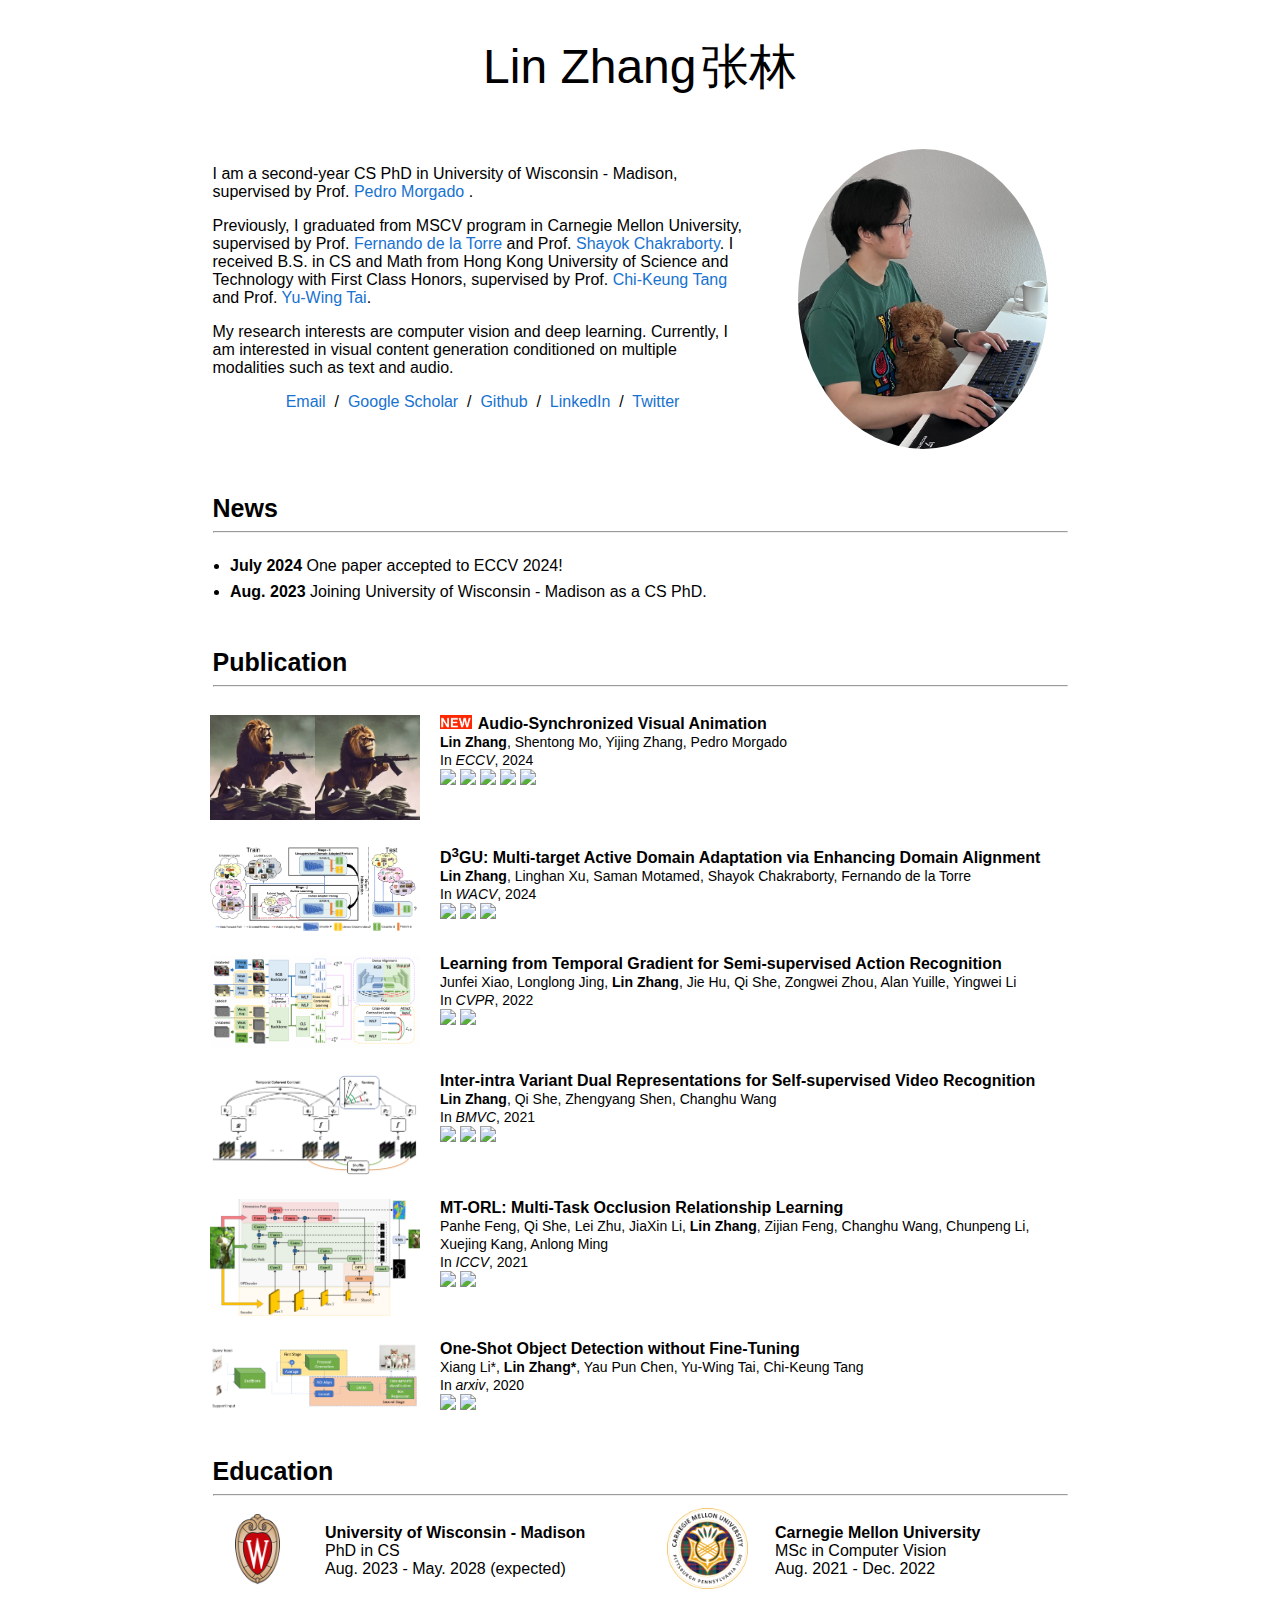
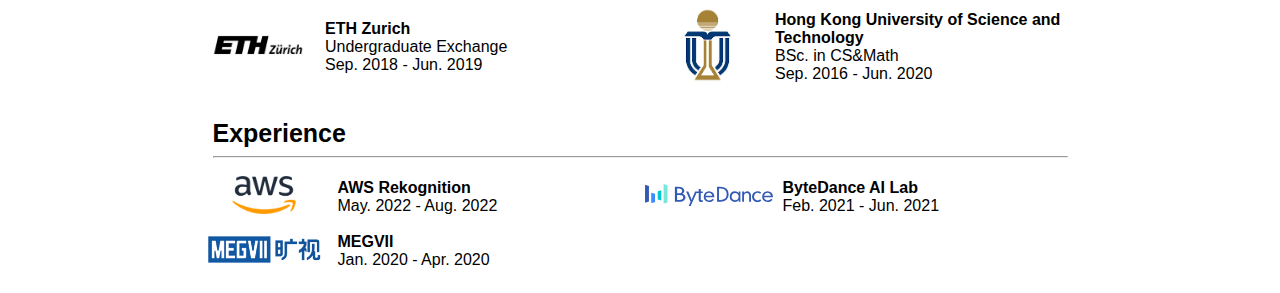
==== index.html @ 6269359e "update" ====
<!DOCTYPE HTML>
<html lang="en">
<head>

	<meta http-equiv="Content-Type" content="text/html; charset=UTF-8">

	<title>Lin Zhang</title>

	<meta name="author" content="Lin Zhang">
	<meta name="viewport" content="width=device-width, initial-scale=1">

	<link rel="stylesheet" type="text/css" href="./stylesheet.css">
	<link rel="icon" type="image/png" href="./images/avatar-1.jpg">

	<!-- Google tag (gtag.js) -->
	<script async src="https://www.googletagmanager.com/gtag/js?id=G-VHMKZG3G6Y"></script>
	<script>
        window.dataLayer = window.dataLayer || [];

        function gtag() {
            dataLayer.push(arguments);
        }

        gtag('js', new Date());

        gtag('config', 'G-G558WBZNS5');
	</script>

</head>

<body>
<table style="width:100%;max-width:900px;border:0px;border-spacing:0px;border-collapse:separate;margin-right:auto;margin-left:auto;">
	<tbody>
	<tr style="padding:0px">
		<td style="padding:0px">


			<!-- introduction -->
			<table style="width:100%;border:0px;border-spacing:0px;border-collapse:separate;margin-right:auto;margin-left:auto;">
				<tbody>
				<div>
					<p style="text-align:center;margin:3%">
						<name>Lin Zhang</name>
						<chinese-name>张林</chinese-name>
					</p>
				</div>
				<tr style="padding:0px">
					<td style="padding:2.5%;width:65%;vertical-align:top">
						<p>
							I am a second-year CS PhD in University of Wisconsin - Madison, supervised by
							Prof. <a href="https://pedro-morgado.github.io/"> Pedro Morgado </a>.
						</p>
						<p>
							Previously, I graduated from MSCV program in Carnegie Mellon University, supervised by
							Prof. <a href="https://www.cs.cmu.edu/~ftorre/index.html">Fernando de la Torre</a> and
							Prof. <a href="https://shayokch.com/">Shayok Chakraborty</a>.
							I received B.S. in CS and Math from Hong Kong University of Science and Technology with
							First Class Honors, supervised by Prof. <a
								href="http://www.cs.ust.hk/~cktang/bio-sketch-review.htm">Chi-Keung Tang </a> and
							Prof. <a href="https://scholar.google.com/citations?user=nFhLmFkAAAAJ">Yu-Wing Tai</a>.
						</p>
						<p>My research interests are computer vision and deep learning.
							Currently, I am interested in visual content generation conditioned on multiple modalities
							such as text and audio.
							<!--                        I also had experience in low-supervision learning problems, including active learning, self/semi-supervised learning, and few-shot learning.-->
						</p>

						<!--              <p><b>I am looking for part-time research internship in Spring 2025.</b></p>-->

						<p style="text-align:center">
							<a href="mailto:lzhangbj@connect.ust.hk">Email</a> &nbsp;/&nbsp;
							<a href="https://scholar.google.com/citations?hl=en&user=5-PDQ94AAAAJ">Google Scholar</a>
							&nbsp;/&nbsp;
							<a href="https://github.com/lzhangbj/">Github</a> &nbsp;/&nbsp;
							<a href="https://www.linkedin.com/in/lin-zhang-90984a159/">LinkedIn</a> &nbsp;/&nbsp;
							<a href="https://x.com/LinZ23754317">Twitter</a>
						</p>
					</td>
					<td style="padding:2.5%;width:35%;max-width:35%;vertical-align:top">
						<div class="ellipse-container">
							<a href="./images/avatar-2.png"><img style="width:100%;max-width:100%" alt="profile photo"
							                                     src="./images/avatar-2.png" class="hoverZoomLink"></a>
						</div>
					</td>
				</tr>
				</tbody>
			</table>

			<!-- News -->
			<table style="width:100%;border:0px;border-spacing:0px;border-collapse:separate;margin-right:auto;margin-left:auto;">
				<tbody>
				<tr>
					<td style="padding:2.5%;padding-bottom:0%;width:100%;vertical-align:middle">
						<heading>News</heading>
						<hr>
						<!--              <p>(<strong>*</strong> indicates equal contribution)</p>-->
					</td>
				</tr>
				</tbody>
			</table>
			<table style="width:100%;border:0px;border-spacing:0px;border-collapse:separate;margin-right:auto;margin-left:auto;">
				<tbody>
				<tr>
					<td style="padding:0%;width:100%;vertical-align:middle">
						<ul>
							<li style="padding-bottom:1%;"><b>July 2024</b> One paper accepted to ECCV 2024!</li>
							<li style="padding-bottom:1%;"><b>Aug. 2023</b> Joining University of Wisconsin - Madison as
								a CS PhD.
							</li>
						</ul>
					</td>
				</tr>
				</tbody>
			</table>


			<!-- publications -->
			<table style="width:100%;border:0px;border-spacing:0px;border-collapse:separate;margin-right:auto;margin-left:auto;">
				<tbody>
				<tr>
					<td style="padding:2.5%;padding-bottom:0%;width:100%;vertical-align:middle">
						<heading>Publication</heading>
						<hr>
					</td>
				</tr>
				</tbody>
			</table>
			<table style="width:100%;border:0px;border-spacing:20px;border-collapse:separate;margin-right:auto;margin-left:auto;">
				<tbody>

				<tr onmouseout="asva_stop()" onmouseover="asva_start()">
					<td style="padding:0px;width:25%;vertical-align:middle">
						<img src="./images/agva.gif" style="width:100%">
					</td>
					<td style="padding:0px;width:75%;vertical-align:top">
						<papertitle><img src="images/new.png" alt="[NEW]" width="5%"
						                 style="border-style:none;padding-right:1%">Audio-Synchronized Visual Animation
						</papertitle>
						<br>
						<paperauthor>
							<strong>Lin Zhang</strong>,
							Shentong Mo,
							Yijing Zhang,
							Pedro Morgado
						</paperauthor>
						<br>
						<paperauthor>
							In <em>ECCV</em>, 2024
						</paperauthor>
						<br>
						<paperauthor>
							<a href='./projects/asva/asva.html'><img src='https://img.shields.io/badge/Project-4CAF50?'></a>
							<a href='https://arxiv.org/abs/2403.05659'><img src="https://img.shields.io/badge/arXiv-b31b1b.svg"></a>
							<a href='https://github.com/lzhangbj/ASVA'><img src='https://img.shields.io/github/stars/lzhangbj/ASVA?style=social'></a>
							<a href='https://huggingface.co/spaces/Linz99/ASVA'><img src='https://img.shields.io/badge/%F0%9F%A4%97%20HF%20Demo-4a4a4a'></a>
							<a href='https://www.youtube.com/watch?v=Z8IW09yggRk'><img src='https://img.shields.io/badge/YouTube-cd201f?logo=youtube&logoColor=white"'></a>
						</paperauthor>
					</td>
				</tr>

				<tr onmouseout="d3gu_stop()" onmouseover="d3gu_start()">
					<td style="padding:0px;width:25%;vertical-align:middle">
						<img src="./images/mt-ada.png" style="width:100%">
					</td>
					<td style="padding:0px;width:75%;vertical-align:top">
						<papertitle>D<sup>3</sup>GU: Multi-target Active Domain Adaptation via Enhancing Domain
							Alignment
						</papertitle>
						<br>
						<paperauthor>
							<strong>Lin Zhang</strong>,
							Linghan Xu,
							Saman Motamed,
							Shayok Chakraborty,
							Fernando de la Torre
						</paperauthor>
						<br>
						<paperauthor>
							In <em>WACV</em>, 2024
						</paperauthor>
						<br>
						<paperauthor>
							<a href='./projects/d3gu/d3gu.html'><img src='https://img.shields.io/badge/Project-4CAF50?'></a>
							<a href='https://arxiv.org/abs/2401.05465'><img src="https://img.shields.io/badge/arXiv-b31b1b.svg"></a>
							<a href='https://github.com/humansensinglab/D3GU'><img src='https://img.shields.io/github/stars/humansensinglab/D3GU?style=social'></a>
						</paperauthor>
					</td>
				</tr>

				<tr onmouseout="tempgrad_stop()" onmouseover="tempgrad_start()">
					<td style="padding:0px;width:25%;vertical-align:middle">
						<img src="./images/tempgrad.png" style="max-width:100%">
					</td>
					<td style="padding:0px;width:75%;vertical-align:top">
						<papertitle>Learning from Temporal Gradient for Semi-supervised Action Recognition</papertitle>
						<br>
						<paperauthor>
							Junfei Xiao,
							Longlong Jing,
							<strong>Lin Zhang</strong>,
							Jie Hu,
							Qi She,
							Zongwei Zhou,
							Alan Yuille,
							Yingwei Li
						</paperauthor>
						<br>
						<paperauthor>
							In <em>CVPR</em>, 2022
						</paperauthor>
						<br>
						<paperauthor>
							<a href='https://arxiv.org/abs/2111.13241'><img src="https://img.shields.io/badge/arXiv-b31b1b.svg"></a>
							<a href='https://github.com/lambert-x/video-semisup'><img src='https://img.shields.io/github/stars/lambert-x/video-semisup?style=social'></a>
						</paperauthor>
					</td>
				</tr>

				<tr onmouseout="dualvar_stop()" onmouseover="dualvar_start()">
					<td style="padding:0px;width:25%;vertical-align:middle">
						<img src="./images/dual_var.png" style="max-width:100%">
					</td>
					<td style="padding:0px;width:75%;vertical-align:top">
						<papertitle>Inter-intra Variant Dual Representations for Self-supervised Video Recognition
						</papertitle>
						<br>
						<paperauthor>
							<strong>Lin Zhang</strong>,
							Qi She,
							Zhengyang Shen,
							Changhu Wang
						</paperauthor>
						<br>
						<paperauthor>
							In <em>BMVC</em>, 2021
						</paperauthor>
						<br>
						<paperauthor>
							<a href='./projects/dualvar/dualvar.html'><img src='https://img.shields.io/badge/Project-4CAF50?'></a>
							<a href='https://arxiv.org/abs/2107.01194'><img src="https://img.shields.io/badge/arXiv-b31b1b.svg"></a>
							<a href='https://github.com/lzhangbj/DualVar'><img src='https://img.shields.io/github/stars/lzhangbj/DualVar?style=social'></a>
						</paperauthor>
					</td>
				</tr>

				<tr onmouseout="mtorl_stop()" onmouseover="mtorl_start()">
					<td style="padding:0px;width:25%;vertical-align:middle">
						<img src="./images/MT-ORL.png" style="max-width:100%">
					</td>
					<td style="padding:0px;width:75%;vertical-align:top">
						<papertitle>MT-ORL: Multi-Task Occlusion Relationship Learning</papertitle>
						<br>
						<paperauthor>
							Panhe Feng,
							Qi She,
							Lei Zhu, JiaXin Li,
							<strong>Lin Zhang</strong>,
							Zijian Feng,
							Changhu Wang,
							Chunpeng Li, Xuejing Kang, Anlong Ming
						</paperauthor>
						<br>
						<paperauthor>
							In <em>ICCV</em>, 2021
						</paperauthor>
						<br>
						<paperauthor>
							<a href='https://arxiv.org/abs/2108.05722'><img src="https://img.shields.io/badge/arXiv-b31b1b.svg"></a>
							<a href='https://github.com/fengpanhe/MT-ORL'><img src='https://img.shields.io/github/stars/fengpanhe/MT-ORL?style=social'></a>
						</paperauthor>
					</td>
				</tr>

				<tr onmouseout="oneshot_stop()" onmouseover="ontshot_start()">
					<td style="padding:0px;width:25%;vertical-align:middle">
						<img src="./images/one_shot.png" style="max-width:100%">
					</td>
					<td style="padding:0px;width:75%;vertical-align:top">
						<papertitle>One-Shot Object Detection without Fine-Tuning</papertitle>
						<br>
						<paperauthor>
							Xiang Li*,
							<strong>Lin Zhang*</strong>,
							Yau Pun Chen,
							Yu-Wing Tai,
							Chi-Keung Tang
						</paperauthor>
						<br>
						<paperauthor>
							In <em>arxiv</em>, 2020
						</paperauthor>
						<br>
						<paperauthor>
							<a href='https://arxiv.org/abs/2005.03819'><img src="https://img.shields.io/badge/arXiv-b31b1b.svg"></a>
							<a href='https://github.com/RyanXLi/OneshotDet'><img src='https://img.shields.io/github/stars/RyanXLi/OneshotDet?style=social'></a>
						</paperauthor>
					</td>
				</tr>

				</tbody>
			</table>

			<!-- education -->
			<table style="width:100%;border:0px;border-spacing:0px;border-collapse:separate;margin-right:auto;margin-left:auto;">
				<tbody>
				<tr>
					<td style="padding:2.5%;padding-bottom:0%;width:100%;vertical-align:middle">
						<heading>Education</heading>
						<hr>
					</td>
				</tr>
				</tbody>
			</table>
			<table style="width:100%;border:0px;border-spacing:0px;border-collapse:separate;margin-right:auto;margin-left:auto;">
				<tbody>

				<tr>
					<td style="padding:0px;width:15%;vertical-align:middle;text-align:center">
						<img src="./images/uwm_logo.png" style="width:100%;">
					</td>
					<td style="padding:0px;width:35%;vertical-align:middle">
						<papertitle>University of Wisconsin - Madison</papertitle>
						<br> PhD in CS
						<br> Aug. 2023 - May. 2028 (expected)
					</td>

					<td style="padding:0px;width:15%;vertical-align:middle;text-align:center">
						<img src="./images/cmu_logo.png" style="width:60%;">
					</td>
					<td style="padding:0px;width:35%;vertical-align:middle">
						<papertitle>Carnegie Mellon University</papertitle>
						<br> MSc in Computer Vision
						<br> Aug. 2021 - Dec. 2022
						<!--              <br>GPA: 3.95/4.00-->
					</td>
				</tr>

				<tr>

					<td style="padding:0px;width:15%;vertical-align:middle;text-align:center">
						<img src="./images/eth_logo.jpg" style="width:80%;">
					</td>
					<td style="padding:0px;width:35%;vertical-align:middle">
						<papertitle> ETH Zurich</papertitle>
						<br>Undergraduate Exchange
						<br>Sep. 2018 - Jun. 2019
						<br>
					</td>

					<td style="padding:0px;width:15%;vertical-align:middle;text-align:center">
						<img src="./images/hkust_logo.png" style="width:70%;">
					</td>
					<td style="padding:0px;width:35%;vertical-align:middle">
						<papertitle>Hong Kong University of Science and Technology</papertitle>
						<br>BSc. in CS&Math
						<br>Sep. 2016 - Jun. 2020
						<!--              <br>GPA: 3.96/4.30-->
						<br>
					</td>

				</tr>


				</tbody>
			</table>


			<!-- work experience -->
			<table style="width:100%;border:0px;border-spacing:0px;border-collapse:separate;margin-right:auto;margin-left:auto;">
				<tbody>
				<tr>
					<td style="padding:2.5%;padding-bottom:0%;width:100%;vertical-align:middle">
						<heading>Experience</heading>
						<hr>
					</td>
				</tr>
				</tbody>
			</table>
			<table style="width:100%;border:0px;border-spacing:10px;border-collapse:separate;margin-right:auto;margin-left:auto;">
				<tbody>

				<tr>
					<td style="padding:0px;width:15%;vertical-align:middle;text-align:center">
						<img src="./images/aws_logo.png" style="width:50%">
					</td>
					<td style="padding:0px;width:35%;vertical-align:middle">
						<papertitle>AWS Rekognition</papertitle>
						<br>
						May. 2022 - Aug. 2022
						<br>
					</td>

					<td style="padding:0px;width:15%;vertical-align:middle;text-align:center">
						<img src="./images/bytedance_logo.svg" style="width:100%">
					</td>
					<td style="padding:0px;width:35%;vertical-align:middle">
						<papertitle>ByteDance AI Lab</papertitle>
						<br>
						Feb. 2021 - Jun. 2021
						<br>
					</td>

				</tr>

				<tr>
					<td style="padding:0px;width:15%;vertical-align:middle;text-align:center">
						<img src="./images/megvii_logo.png" style="width:100%">
					</td>
					<td style="padding:0px;width:35%;vertical-align:middle">
						<papertitle>MEGVII</papertitle>
						<br>
						Jan. 2020 - Apr. 2020
				</tr>
				</tbody>
			</table>


			<!-- projects  -->
			<!--        <table width="100%" align="center" border="0" cellspacing="0" cellpadding="20"><tbody>-->
			<!--          <tr>-->
			<!--            <td>-->
			<!--              <heading>Projects</heading>-->
			<!--            </td>-->
			<!--          </tr>-->
			<!--        </tbody></table>-->

			<!--        <table style="width:100%;border:0px;border-spacing:0px;border-collapse:separate;margin-right:auto;margin-left:auto;"><tbody>-->

			<!--          <tr>-->
			<!--            <td style="padding:0px;width:25%;vertical-align:middle">-->
			<!--              <div class="one">-->
			<!--                <div class="two" id="nerfsup_image" style="opacity: 1;">-->
			<!--                  <video style="max-height:100px;max-width:160px" muted="" autoplay="" loop="">-->
			<!--                    <source src="./images/nerf_sup.mp4" type="video/mp4">-->
			<!--                    Your browser does not support the video tag.-->
			<!--                  </video>-->
			<!--                </div>-->
			<!--              </div>-->
			<!--              <script type="text/javascript">-->
			<!--              </script>-->
			<!--            </td>-->
			<!--            <td style="padding:0px;width:75%;vertical-align:middle">-->
			<!--              <papertitle>NeRF Speedup at Test Time via Super-resolution</papertitle>-->
			<!--              <br>-->
			<!--              <strong>Lin Zhang</strong>,-->
			<!--              <a href="https://cqf.io/">Qifeng Chen</a>-->
			<!--              <br>-->
			<!--              <a href="https://drive.google.com/file/d/1-x938NguDKI7x-8KF5d6syNgy7BBOTwU/view?usp=sharing">videos</a>-->
			<!--              <p>Train a super-resolution model on low-high resolution pairs generated by NeRF to accelerate NeRF generation-->
			<!--                 at test time</p>-->
			<!--            </td>-->
			<!--          </tr>-->

			<!--          <tr onmouseout="videogen_stop()" onmouseover="videogen_start()">-->
			<!--            <td style="padding:0px;width:25%;vertical-align:middle">-->
			<!--              <div class="one">-->
			<!--                <div class="two" id="videogen_image" style="opacity: 0;">-->
			<!--                  <video width="100%" height="100%" muted="" autoplay="" loop="">-->
			<!--                    <source src="./images/video_gen.mp4" type="video/mp4">-->
			<!--                    Your browser does not support the video tag.-->
			<!--                  </video>-->
			<!--                </div>-->
			<!--                <div class="three"><img src="./images/video_gen.png" style="max-height:100px;max-width:160px"></div>-->
			<!--              </div>-->
			<!--              <script type="text/javascript">-->
			<!--                function videogen_start() {-->
			<!--                  document.getElementById('videogen_image').style.opacity = "1";-->
			<!--                }-->

			<!--                function videogen_stop() {-->
			<!--                  document.getElementById('videogen_image').style.opacity = "0";-->
			<!--                }-->
			<!--                videogen_stop()-->
			<!--              </script>-->
			<!--            </td>-->
			<!--            <td style="padding:0px;width:75%;vertical-align:middle">-->
			<!--              <papertitle>Video Interpolation and Extrapolation in Long Intervals</papertitle>-->
			<!--              <br>-->
			<!--              <strong>Lin Zhang</strong>,-->
			<!--              <a href="https://scholar.google.com/citations?user=nFhLmFkAAAAJ">Yu-Wing Tai</a>,-->
			<!--              <a href="http://www.cs.ust.hk/~cktang/bio-sketch-review.htm">Chi-Keung Tang</a>-->
			<!--              <br>-->
			<!--              <a href="./projects/videogen/Supplementary.pptx">slides</a>-->
			<!--              /-->
			<!--              <a href="https://drive.google.com/drive/folders/17usR1fGxeaHQxgzipyyx4lpd821qxGuk?usp=sharing">videos</a>-->
			<!--              <p></p>-->
			<!--              <p>Joint video interpolation and extrapolation on Cityscape dataset within long time intervals</p>-->
			<!--            </td>-->
			<!--          </tr> -->

			<!--          <tr onmouseout="dupdet_stop()" onmouseover="dupdet_start()">-->
			<!--            <td style="padding:0px;width:25%;vertical-align:middle">-->
			<!--                <img src="./images/dup_det.jpg" style="max-height:100px;max-width:160px">-->
			<!--            </td>-->
			<!--            <td style="padding:0px;width:75%;vertical-align:middle">-->
			<!--              <papertitle>Duplicate Question Detection</papertitle>-->
			<!--              <br>-->
			<!--              <strong>Lin Zhang</strong>,-->
			<!--              <a href="https://sites.google.com/view/dyyeung">Dit-Yan Yeung</a>-->
			<!--              <br>-->
			<!--              <a href="./projects/dupdet/Dup Det.pdf">tech report</a>-->
			<!--              <p></p>-->
			<!--              <p>Detect duplicate questions on Quora dataset using RNN sequential models and autoencoder-generated augmented data</p>-->
			<!--            </td>-->
			<!--          </tr> -->

			<!--          <tr onmouseout="indloc_stop()" onmouseover="indloc_start()">-->
			<!--            <td style="padding:0px;width:25%;vertical-align:middle">-->
			<!--                <img src="./images/ind_loc.jpg" style="max-height:100px;max-width:160px">-->
			<!--            </td>-->
			<!--            <td style="padding:0px;width:75%;vertical-align:middle">-->
			<!--              <papertitle>Analytics and Recommendation for User Location Data</papertitle>-->
			<!--              <br>-->
			<!--              <strong>Lin Zhang</strong>,-->
			<!--              Zijian Huang-->
			<!--              <a href="http://www.cse.ust.hk/~gchan/">Gary Shueng Han CHAN</a>-->
			<!--              <br>-->
			<!--              <a href="./projects/indloc/final_report.pdf">tech report</a>-->
			<!--              <p></p>-->
			<!--              <p>Designed and built an indoor localization system with Android devices, beacons, database and web development.</p>-->
			<!--            </td>-->
			<!--          </tr> -->

			<!--        </tbody></table>-->


			<!-- <table width="100%" align="center" border="0" cellspacing="0" cellpadding="20"><tbody>
			  <tr>
				<td>
				  <heading>Service</heading>
				</td>
			  </tr>
			</tbody></table> -->
			<!-- <table width="100%" align="center" border="0" cellpadding="20"><tbody>
			  <tr>
				<td style="padding:0px;width:25%;vertical-align:middle"><img src="images/cvf.jpg"></td>
				<td width="75%" valign="center">
				  <a href="http://cvpr2021.thecvf.com/area-chairs">Area Chair, Longuet-Higgins Award Committee Member, CVPR 2021</a>
				  <br><br>
				  <a href="http://cvpr2019.thecvf.com/area_chairs">Area Chair, CVPR 2019</a>
				  <br><br>
				  <a href="http://cvpr2018.thecvf.com/organizers/area_chairs">Area Chair, CVPR 2018</a>
				</td>
			  </tr>
			  <tr>
				<td style="padding:0px;width:25%;vertical-align:middle">
				  <img src="images/cs188.jpg" alt="cs188">
				</td>
				<td width="75%" valign="center">
				  <a href="http://inst.eecs.berkeley.edu/~cs188/sp11/announcements.html">Graduate Student Instructor, CS188 Spring 2011</a>
				  <br>
				  <br>
				  <a href="http://inst.eecs.berkeley.edu/~cs188/fa10/announcements.html">Graduate Student Instructor, CS188 Fall 2010</a>
				  <br>
				  <br>
				  <a href="http://aima.cs.berkeley.edu/">Figures, "Artificial Intelligence: A Modern Approach", 3rd Edition</a>
				</td>
			  </tr>
			</tbody></table> -->

		</td>
	</tr>
</table>
</body>

</html>
---- stylesheet.css ----
/* latin-ext */
@font-face {
  font-family: 'Lato';
  font-style: italic;
  font-weight: 400;
  src: local('Lato Italic'), local('Lato-Italic'), url(https://fonts.gstatic.com/s/lato/v15/S6u8w4BMUTPHjxsAUi-qNiXg7eU0.woff2) format('woff2');
  unicode-range: U+0100-024F, U+0259, U+1E00-1EFF, U+2020, U+20A0-20AB, U+20AD-20CF, U+2113, U+2C60-2C7F, U+A720-A7FF;
}
/* latin */
@font-face {
  font-family: 'Lato';
  font-style: italic;
  font-weight: 400;
  src: local('Lato Italic'), local('Lato-Italic'), url(https://fonts.gstatic.com/s/lato/v15/S6u8w4BMUTPHjxsAXC-qNiXg7Q.woff2) format('woff2');
  unicode-range: U+0000-00FF, U+0131, U+0152-0153, U+02BB-02BC, U+02C6, U+02DA, U+02DC, U+2000-206F, U+2074, U+20AC, U+2122, U+2191, U+2193, U+2212, U+2215, U+FEFF, U+FFFD;
}
/* latin-ext */
@font-face {
  font-family: 'Lato';
  font-style: italic;
  font-weight: 700;
  src: local('Lato Bold Italic'), local('Lato-BoldItalic'), url(https://fonts.gstatic.com/s/lato/v15/S6u_w4BMUTPHjxsI5wq_FQftx9897sxZ.woff2) format('woff2');
  unicode-range: U+0100-024F, U+0259, U+1E00-1EFF, U+2020, U+20A0-20AB, U+20AD-20CF, U+2113, U+2C60-2C7F, U+A720-A7FF;
}
/* latin */
@font-face {
  font-family: 'Lato';
  font-style: italic;
  font-weight: 700;
  src: local('Lato Bold Italic'), local('Lato-BoldItalic'), url(https://fonts.gstatic.com/s/lato/v15/S6u_w4BMUTPHjxsI5wq_Gwftx9897g.woff2) format('woff2');
  unicode-range: U+0000-00FF, U+0131, U+0152-0153, U+02BB-02BC, U+02C6, U+02DA, U+02DC, U+2000-206F, U+2074, U+20AC, U+2122, U+2191, U+2193, U+2212, U+2215, U+FEFF, U+FFFD;
}
/* latin-ext */
@font-face {
  font-family: 'Lato';
  font-style: normal;
  font-weight: 400;
  src: local('Lato Regular'), local('Lato-Regular'), url(https://fonts.gstatic.com/s/lato/v15/S6uyw4BMUTPHjxAwXiWtFCfQ7A.woff2) format('woff2');
  unicode-range: U+0100-024F, U+0259, U+1E00-1EFF, U+2020, U+20A0-20AB, U+20AD-20CF, U+2113, U+2C60-2C7F, U+A720-A7FF;
}
/* latin */
@font-face {
  font-family: 'Lato';
  font-style: normal;
  font-weight: 400;
  src: local('Lato Regular'), local('Lato-Regular'), url(https://fonts.gstatic.com/s/lato/v15/S6uyw4BMUTPHjx4wXiWtFCc.woff2) format('woff2');
  unicode-range: U+0000-00FF, U+0131, U+0152-0153, U+02BB-02BC, U+02C6, U+02DA, U+02DC, U+2000-206F, U+2074, U+20AC, U+2122, U+2191, U+2193, U+2212, U+2215, U+FEFF, U+FFFD;
}
/* latin-ext */
@font-face {
  font-family: 'Lato';
  font-style: normal;
  font-weight: 700;
  src: local('Lato Bold'), local('Lato-Bold'), url(https://fonts.gstatic.com/s/lato/v15/S6u9w4BMUTPHh6UVSwaPGQ3q5d0N7w.woff2) format('woff2');
  unicode-range: U+0100-024F, U+0259, U+1E00-1EFF, U+2020, U+20A0-20AB, U+20AD-20CF, U+2113, U+2C60-2C7F, U+A720-A7FF;
}
/* latin */
@font-face {
  font-family: 'Lato';
  font-style: normal;
  font-weight: 700;
  src: local('Lato Bold'), local('Lato-Bold'), url(https://fonts.gstatic.com/s/lato/v15/S6u9w4BMUTPHh6UVSwiPGQ3q5d0.woff2) format('woff2');
  unicode-range: U+0000-00FF, U+0131, U+0152-0153, U+02BB-02BC, U+02C6, U+02DA, U+02DC, U+2000-206F, U+2074, U+20AC, U+2122, U+2191, U+2193, U+2212, U+2215, U+FEFF, U+FFFD;
}

a {
  color: #1772d0;
  text-decoration: none;
}

a:focus,
a:hover {
  color: #f09228;
  text-decoration: none;
}

body,
td,
th,
tr,
p,
a {
  font-family: 'Lato', Verdana, Helvetica, sans-serif;
  font-size: 16px
}

strong {
  font-family: 'Lato', Verdana, Helvetica, sans-serif;
  /*font-size: 16px;*/
}

heading {
  font-family: 'Lato', Verdana, Helvetica, sans-serif;
  font-weight: bold;
  font-size: 25px;
}

papertitle {
  font-family: 'Lato', Verdana, Helvetica, sans-serif;
  font-size: 16px;
  font-weight: 700
}

table {
    width: 100%;
    table-layout: fixed;
  }

paperauthor {
  font-family: 'Lato', Verdana, Helvetica, sans-serif;
  font-size: 14px;
}

name {
  font-family: 'Georgia', Verdana, Helvetica, Cursive;
  font-size: 48px;
  /*font-weight: bold;*/
}

chinese-name {
  font-family: cursive;
  font-size: 48px;
  /*font-weight: bold;*/
}


.one {
  width: 160px;
  height: 160px;
  position: relative;
}

.two {
  width: 160px;
  height: 160px;
  position: absolute;
  z-index:2;
  transition: opacity .2s ease-in-out;
  -moz-transition: opacity .2s ease-in-out;
  -webkit-transition: opacity .2s ease-in-out;
}

.three {
  width: 160px;
  position: relative;
  z-index: 1;
  top: 40px;
  left: 0px;
}

.fade {
  transition: opacity .2s ease-in-out;
  -moz-transition: opacity .2s ease-in-out;
  -webkit-transition: opacity .2s ease-in-out;
}

span.highlight {
  background-color: #ffffd0;
}

.ellipse-container {
    width: 250px; /* Adjust the width as needed */
    height: 300px; /* Adjust the height as needed */
    border-radius: 50%; /* Creates an elliptical shape */
    overflow: hidden; /* Ensures the image does not spill outside the container */
    position: relative;
}

.ellipse-container img {
    width: 100%;
    height: 100%;
    object-fit: cover; /* Ensures the image covers the container without distortion */
    position: absolute;
    top: 0;
    left: 0;
}


.video-container {
    display: flex;
    justify-content: center;
    align-items: center;
    max-width: 100%;
    margin: 0 auto; /* Centers the div horizontally */
}

.video-container iframe {
    width: 100%;
    height: auto; /* Keeps the original aspect ratio */
}
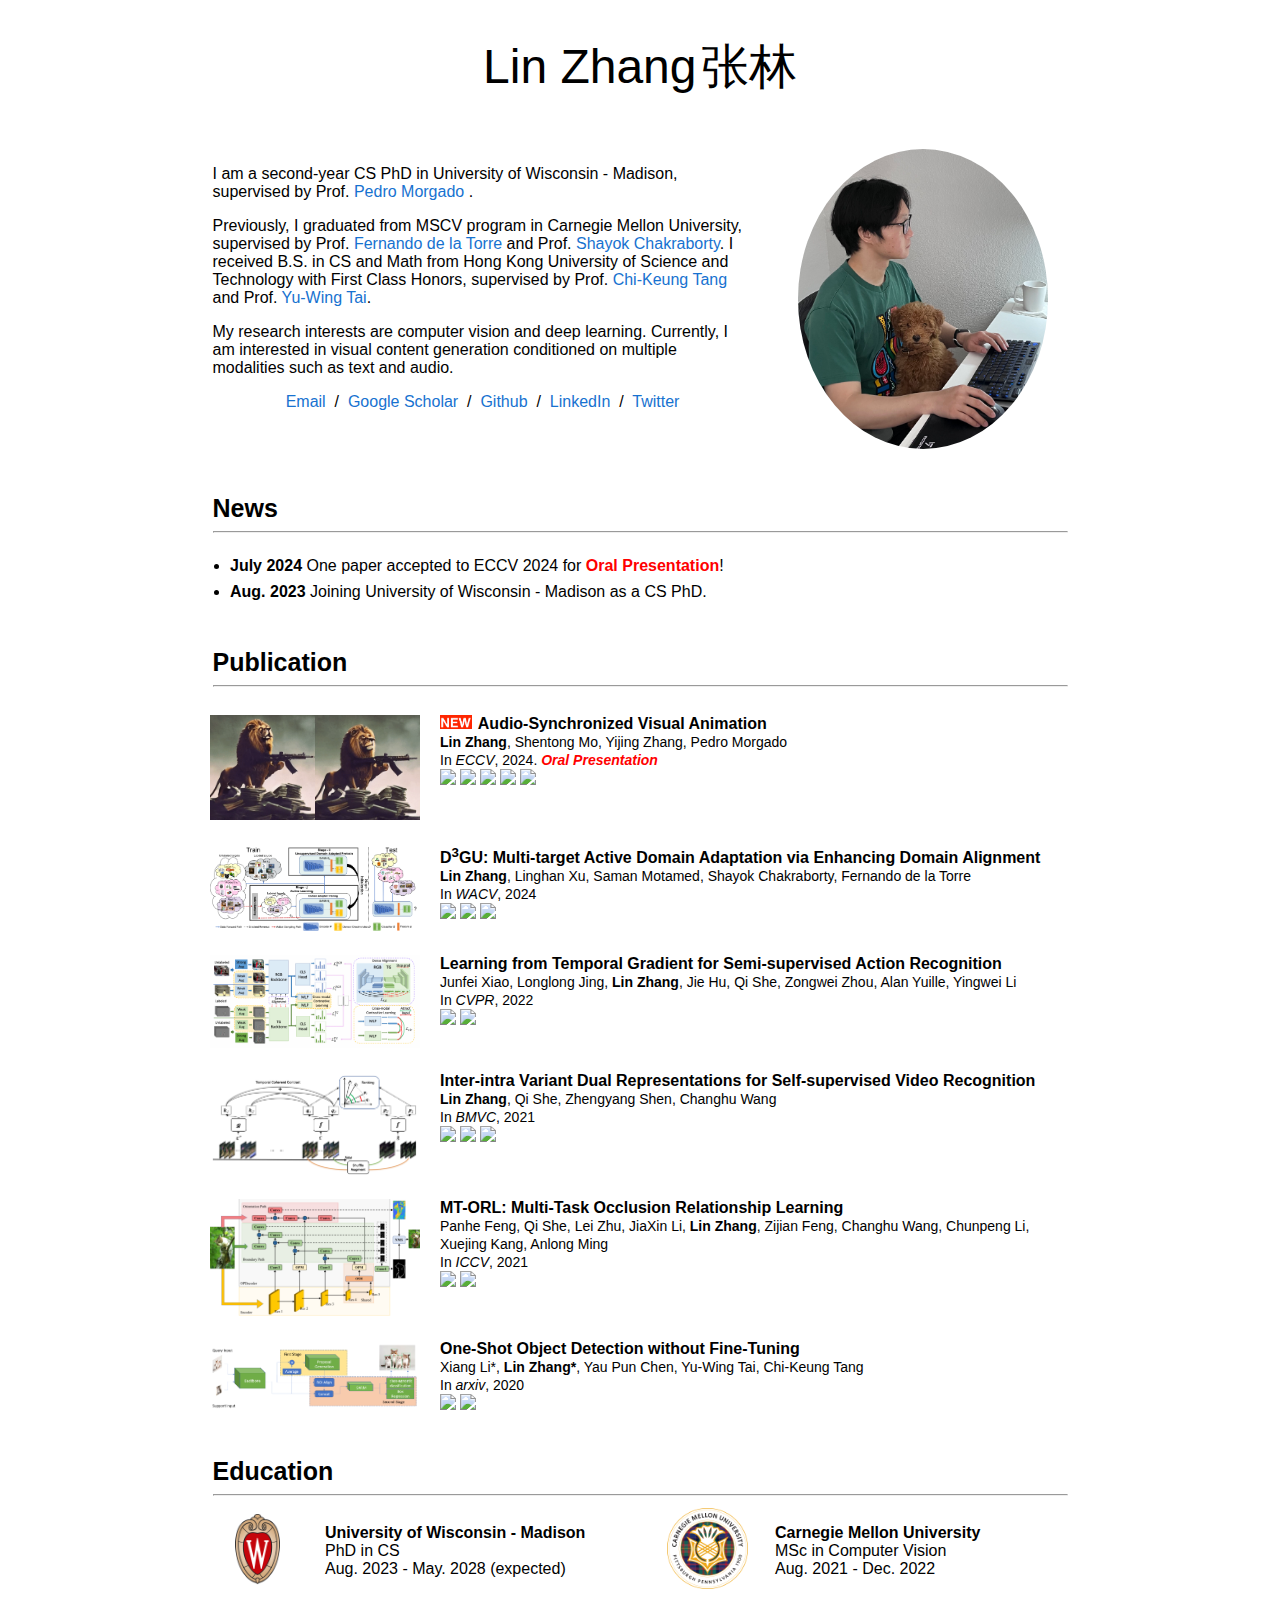
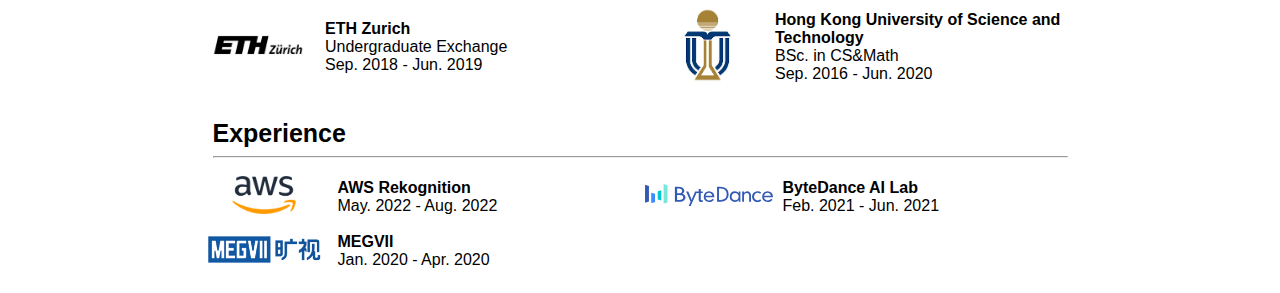
==== commit 3131c9a8: "update" ====
--- a/index.html
+++ b/index.html
@@ -93,7 +93,6 @@
 					<td style="padding:2.5%;padding-bottom:0%;width:100%;vertical-align:middle">
 						<heading>News</heading>
 						<hr>
-						<!--              <p>(<strong>*</strong> indicates equal contribution)</p>-->
 					</td>
 				</tr>
 				</tbody>
@@ -103,9 +102,8 @@
 				<tr>
 					<td style="padding:0%;width:100%;vertical-align:middle">
 						<ul>
-							<li style="padding-bottom:1%;"><b>July 2024</b> One paper accepted to ECCV 2024!</li>
-							<li style="padding-bottom:1%;"><b>Aug. 2023</b> Joining University of Wisconsin - Madison as
-								a CS PhD.
+							<li style="padding-bottom:1%;"><b>July 2024</b> One paper accepted to ECCV 2024 for <strong><span style="color:red">Oral Presentation</span></strong>!</li>
+							<li style="padding-bottom:1%;"><b>Aug. 2023</b> Joining University of Wisconsin - Madison as a CS PhD.
 							</li>
 						</ul>
 					</td>
@@ -145,7 +143,7 @@
 						</paperauthor>
 						<br>
 						<paperauthor>
-							In <em>ECCV</em>, 2024
+							In <em>ECCV</em>, 2024. <em><strong><span style="color:red">Oral Presentation</span></strong></em>
 						</paperauthor>
 						<br>
 						<paperauthor>
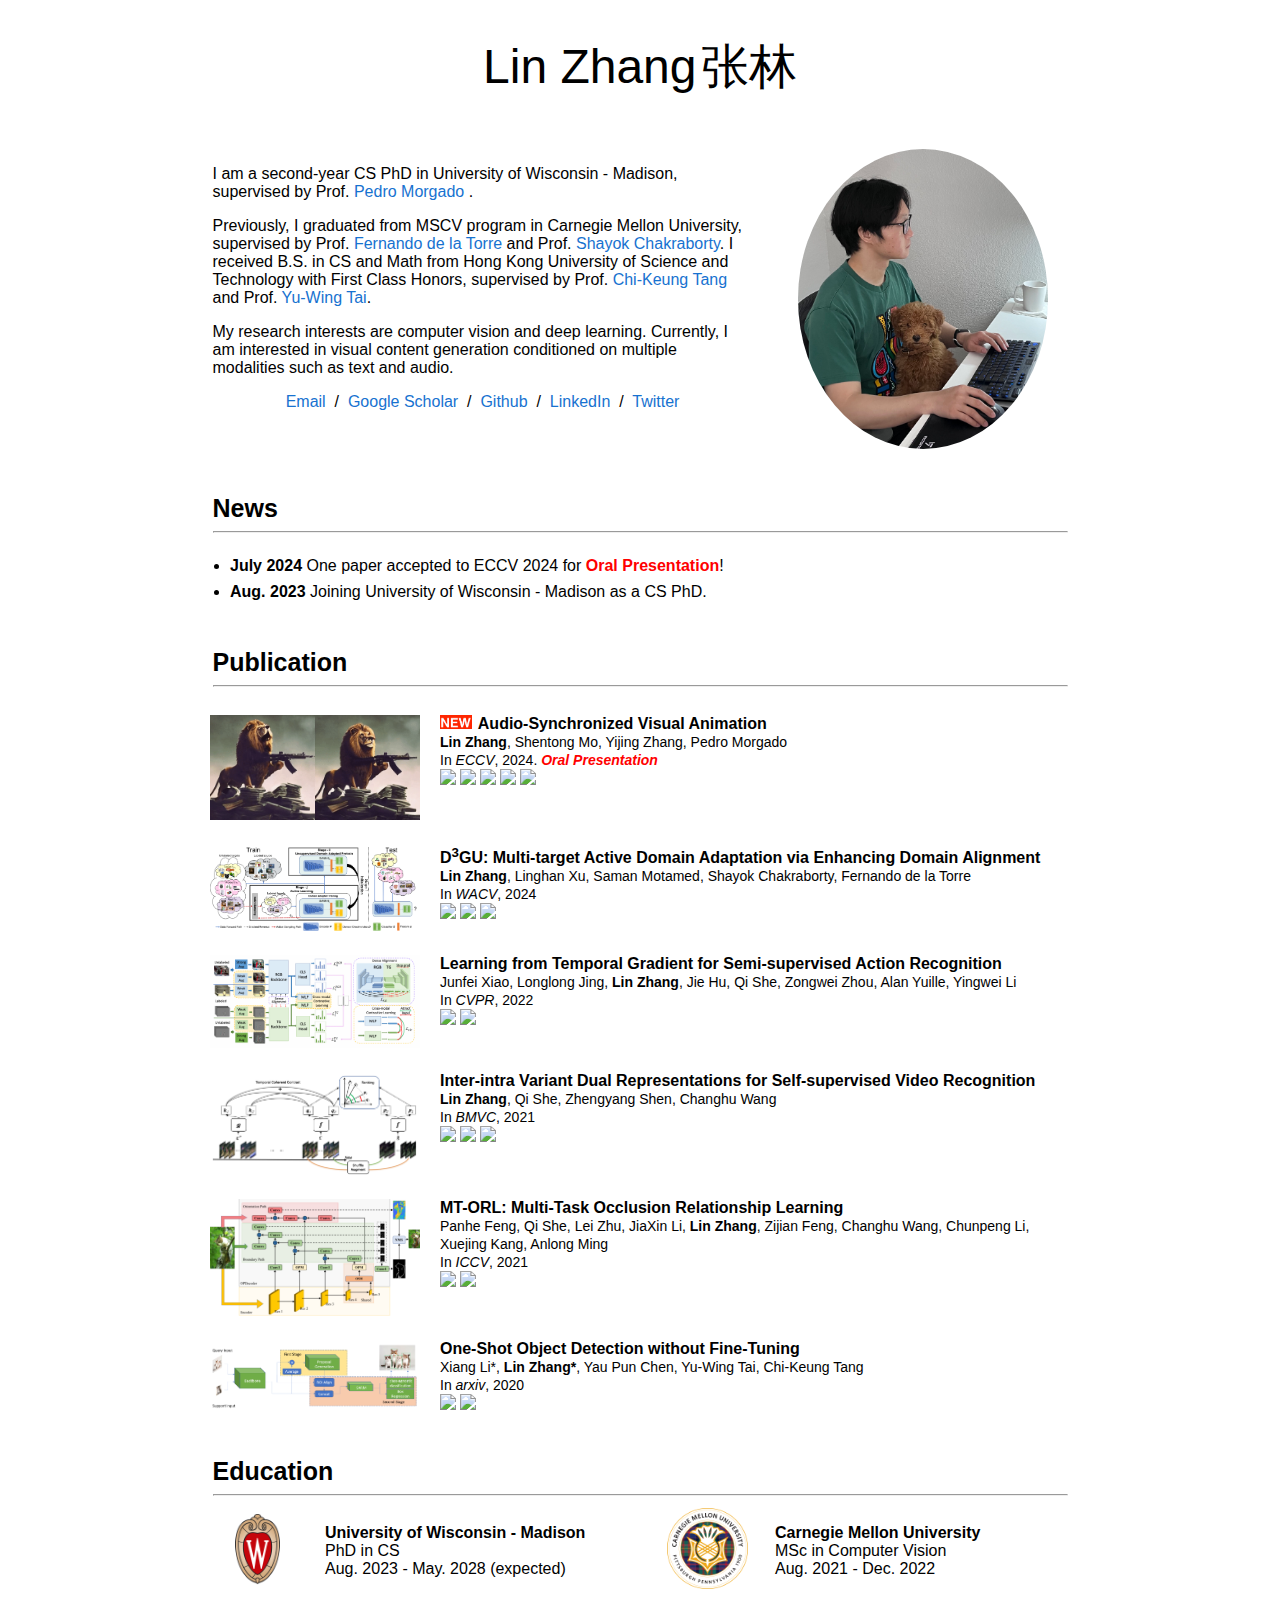
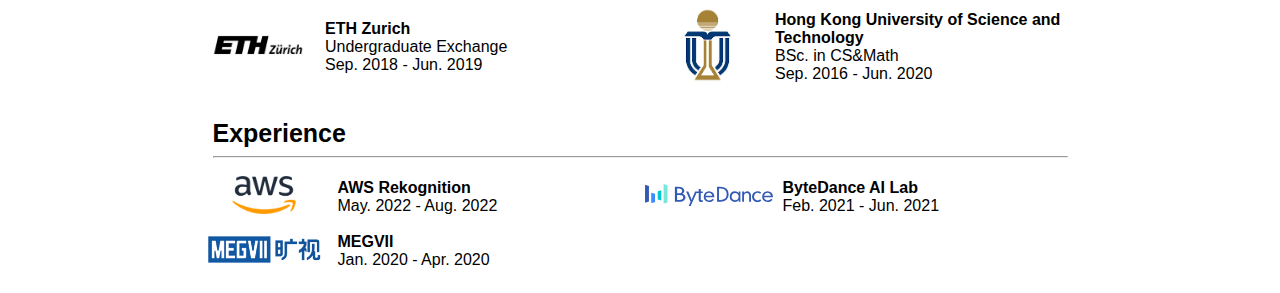
==== commit 3b2941e3: "update" ====
--- a/index.html
+++ b/index.html
@@ -180,7 +180,7 @@
 						<paperauthor>
 							<a href='./projects/d3gu/d3gu.html'><img src='https://img.shields.io/badge/Project-4CAF50?'></a>
 							<a href='https://arxiv.org/abs/2401.05465'><img src="https://img.shields.io/badge/arXiv-b31b1b.svg"></a>
-							<a href='https://github.com/humansensinglab/D3GU'><img src='https://img.shields.io/github/stars/humansensinglab/D3GU?style=social'></a>
+							<a href='https://github.com/lzhangbj/D3GU'><img src='https://img.shields.io/github/stars/lzhangbj/D3GU?style=social'></a>
 						</paperauthor>
 					</td>
 				</tr>
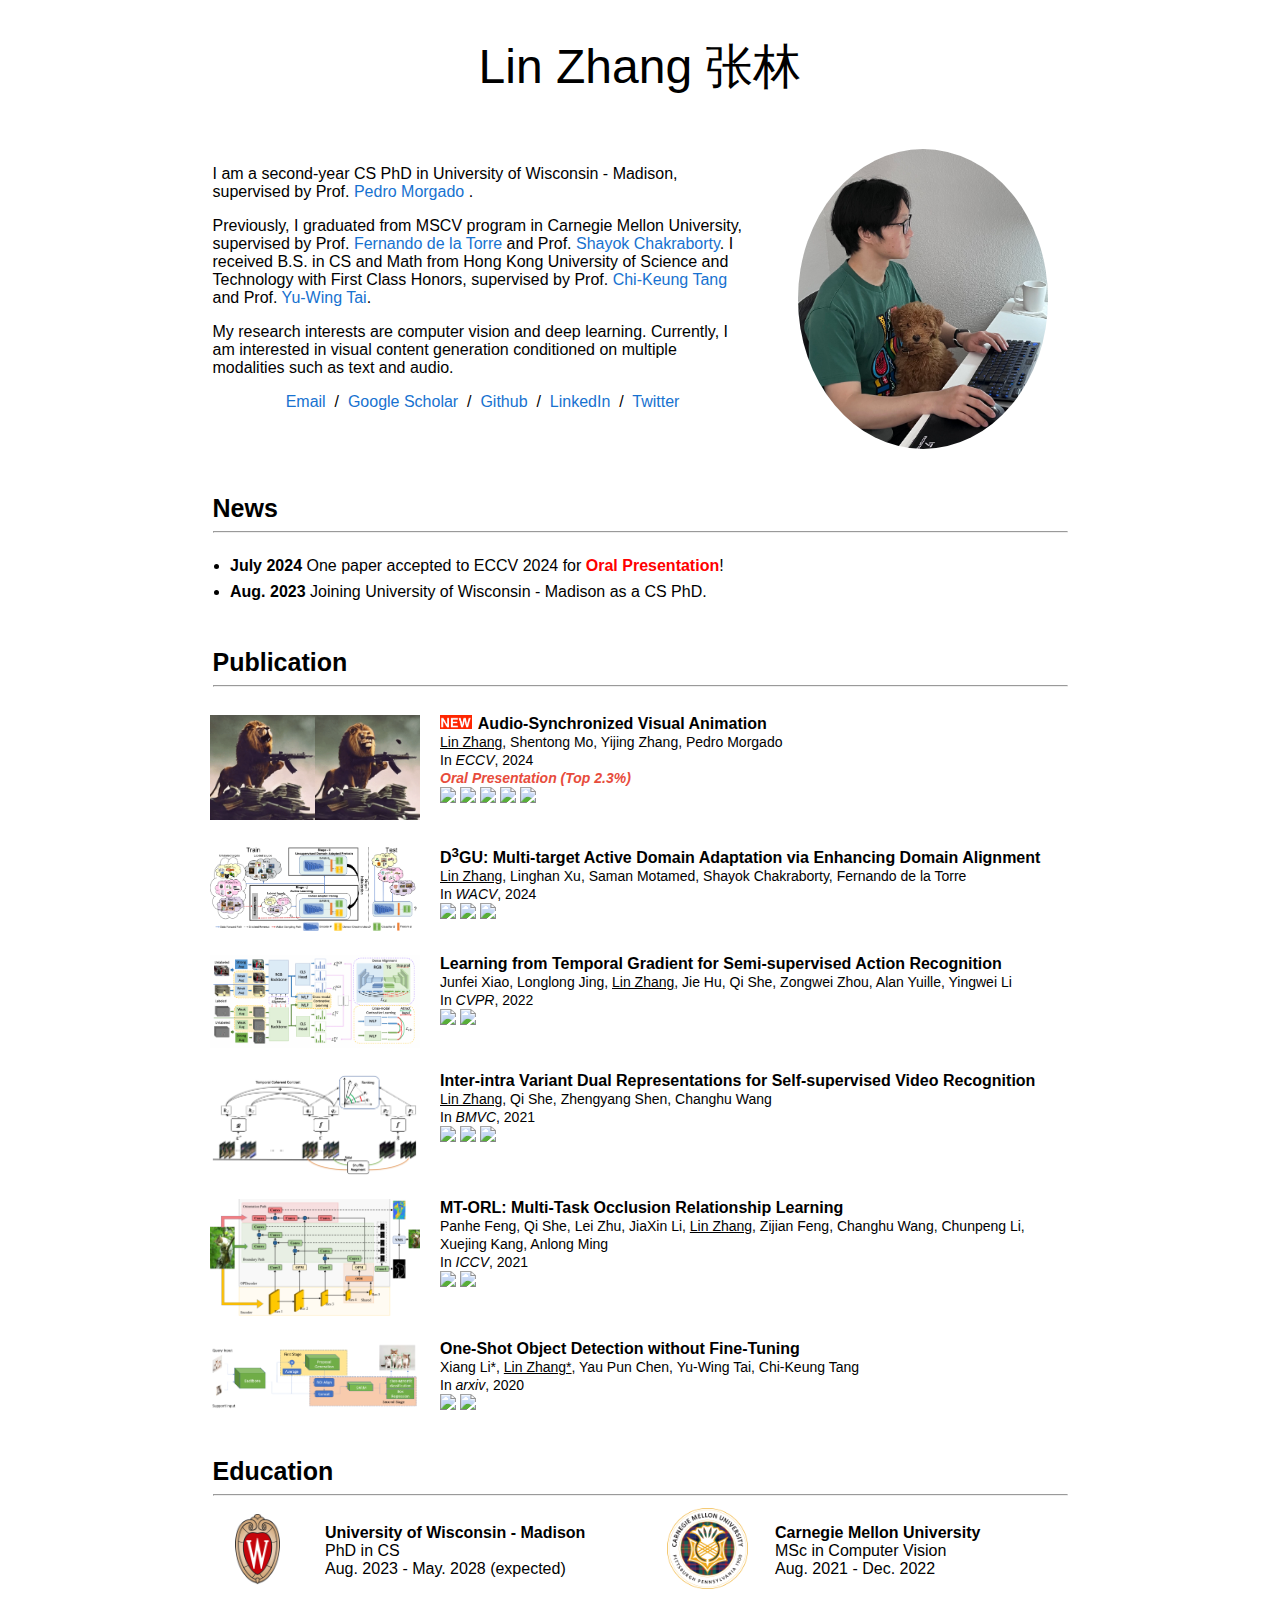
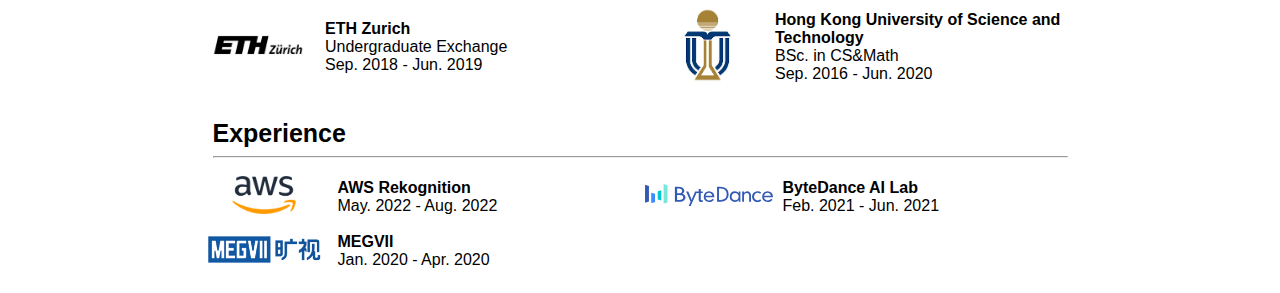
==== commit 74fed324: "update" ====
--- a/index.html
+++ b/index.html
@@ -40,8 +40,7 @@
 				<tbody>
 				<div>
 					<p style="text-align:center;margin:3%">
-						<name>Lin Zhang</name>
-						<chinese-name>张林</chinese-name>
+						<name>Lin Zhang</name>&nbsp;&nbsp;&nbsp;<chinese-name>张林</chinese-name>
 					</p>
 				</div>
 				<tr style="padding:0px">
@@ -136,14 +135,18 @@
 						</papertitle>
 						<br>
 						<paperauthor>
-							<strong>Lin Zhang</strong>,
+							<u>Lin Zhang</u>,
 							Shentong Mo,
 							Yijing Zhang,
 							Pedro Morgado
 						</paperauthor>
 						<br>
 						<paperauthor>
-							In <em>ECCV</em>, 2024. <em><strong><span style="color:red">Oral Presentation</span></strong></em>
+							In <em>ECCV</em>, 2024
+						</paperauthor>
+						<br>
+						<paperauthor>
+							<em><strong><span style="color:#e74c3c">Oral Presentation (Top 2.3%)</span></strong></em>
 						</paperauthor>
 						<br>
 						<paperauthor>
@@ -166,7 +169,7 @@
 						</papertitle>
 						<br>
 						<paperauthor>
-							<strong>Lin Zhang</strong>,
+							<u>Lin Zhang</u>,
 							Linghan Xu,
 							Saman Motamed,
 							Shayok Chakraborty,
@@ -195,7 +198,7 @@
 						<paperauthor>
 							Junfei Xiao,
 							Longlong Jing,
-							<strong>Lin Zhang</strong>,
+							<u>Lin Zhang</u>,
 							Jie Hu,
 							Qi She,
 							Zongwei Zhou,
@@ -223,7 +226,7 @@
 						</papertitle>
 						<br>
 						<paperauthor>
-							<strong>Lin Zhang</strong>,
+							<u>Lin Zhang</u>,
 							Qi She,
 							Zhengyang Shen,
 							Changhu Wang
@@ -252,7 +255,7 @@
 							Panhe Feng,
 							Qi She,
 							Lei Zhu, JiaXin Li,
-							<strong>Lin Zhang</strong>,
+							<u>Lin Zhang</u>,
 							Zijian Feng,
 							Changhu Wang,
 							Chunpeng Li, Xuejing Kang, Anlong Ming
@@ -278,7 +281,7 @@
 						<br>
 						<paperauthor>
 							Xiang Li*,
-							<strong>Lin Zhang*</strong>,
+							<u>Lin Zhang*</u>,
 							Yau Pun Chen,
 							Yu-Wing Tai,
 							Chi-Keung Tang
@@ -440,7 +443,7 @@
 			<!--            <td style="padding:0px;width:75%;vertical-align:middle">-->
 			<!--              <papertitle>NeRF Speedup at Test Time via Super-resolution</papertitle>-->
 			<!--              <br>-->
-			<!--              <strong>Lin Zhang</strong>,-->
+			<!--              <u>Lin Zhang</u>,-->
 			<!--              <a href="https://cqf.io/">Qifeng Chen</a>-->
 			<!--              <br>-->
 			<!--              <a href="https://drive.google.com/file/d/1-x938NguDKI7x-8KF5d6syNgy7BBOTwU/view?usp=sharing">videos</a>-->
@@ -474,7 +477,7 @@
 			<!--            <td style="padding:0px;width:75%;vertical-align:middle">-->
 			<!--              <papertitle>Video Interpolation and Extrapolation in Long Intervals</papertitle>-->
 			<!--              <br>-->
-			<!--              <strong>Lin Zhang</strong>,-->
+			<!--              <u>Lin Zhang</u>,-->
 			<!--              <a href="https://scholar.google.com/citations?user=nFhLmFkAAAAJ">Yu-Wing Tai</a>,-->
 			<!--              <a href="http://www.cs.ust.hk/~cktang/bio-sketch-review.htm">Chi-Keung Tang</a>-->
 			<!--              <br>-->
@@ -493,7 +496,7 @@
 			<!--            <td style="padding:0px;width:75%;vertical-align:middle">-->
 			<!--              <papertitle>Duplicate Question Detection</papertitle>-->
 			<!--              <br>-->
-			<!--              <strong>Lin Zhang</strong>,-->
+			<!--              <u>Lin Zhang</u>,-->
 			<!--              <a href="https://sites.google.com/view/dyyeung">Dit-Yan Yeung</a>-->
 			<!--              <br>-->
 			<!--              <a href="./projects/dupdet/Dup Det.pdf">tech report</a>-->
@@ -509,7 +512,7 @@
 			<!--            <td style="padding:0px;width:75%;vertical-align:middle">-->
 			<!--              <papertitle>Analytics and Recommendation for User Location Data</papertitle>-->
 			<!--              <br>-->
-			<!--              <strong>Lin Zhang</strong>,-->
+			<!--              <u>Lin Zhang</u>,-->
 			<!--              Zijian Huang-->
 			<!--              <a href="http://www.cse.ust.hk/~gchan/">Gary Shueng Han CHAN</a>-->
 			<!--              <br>-->
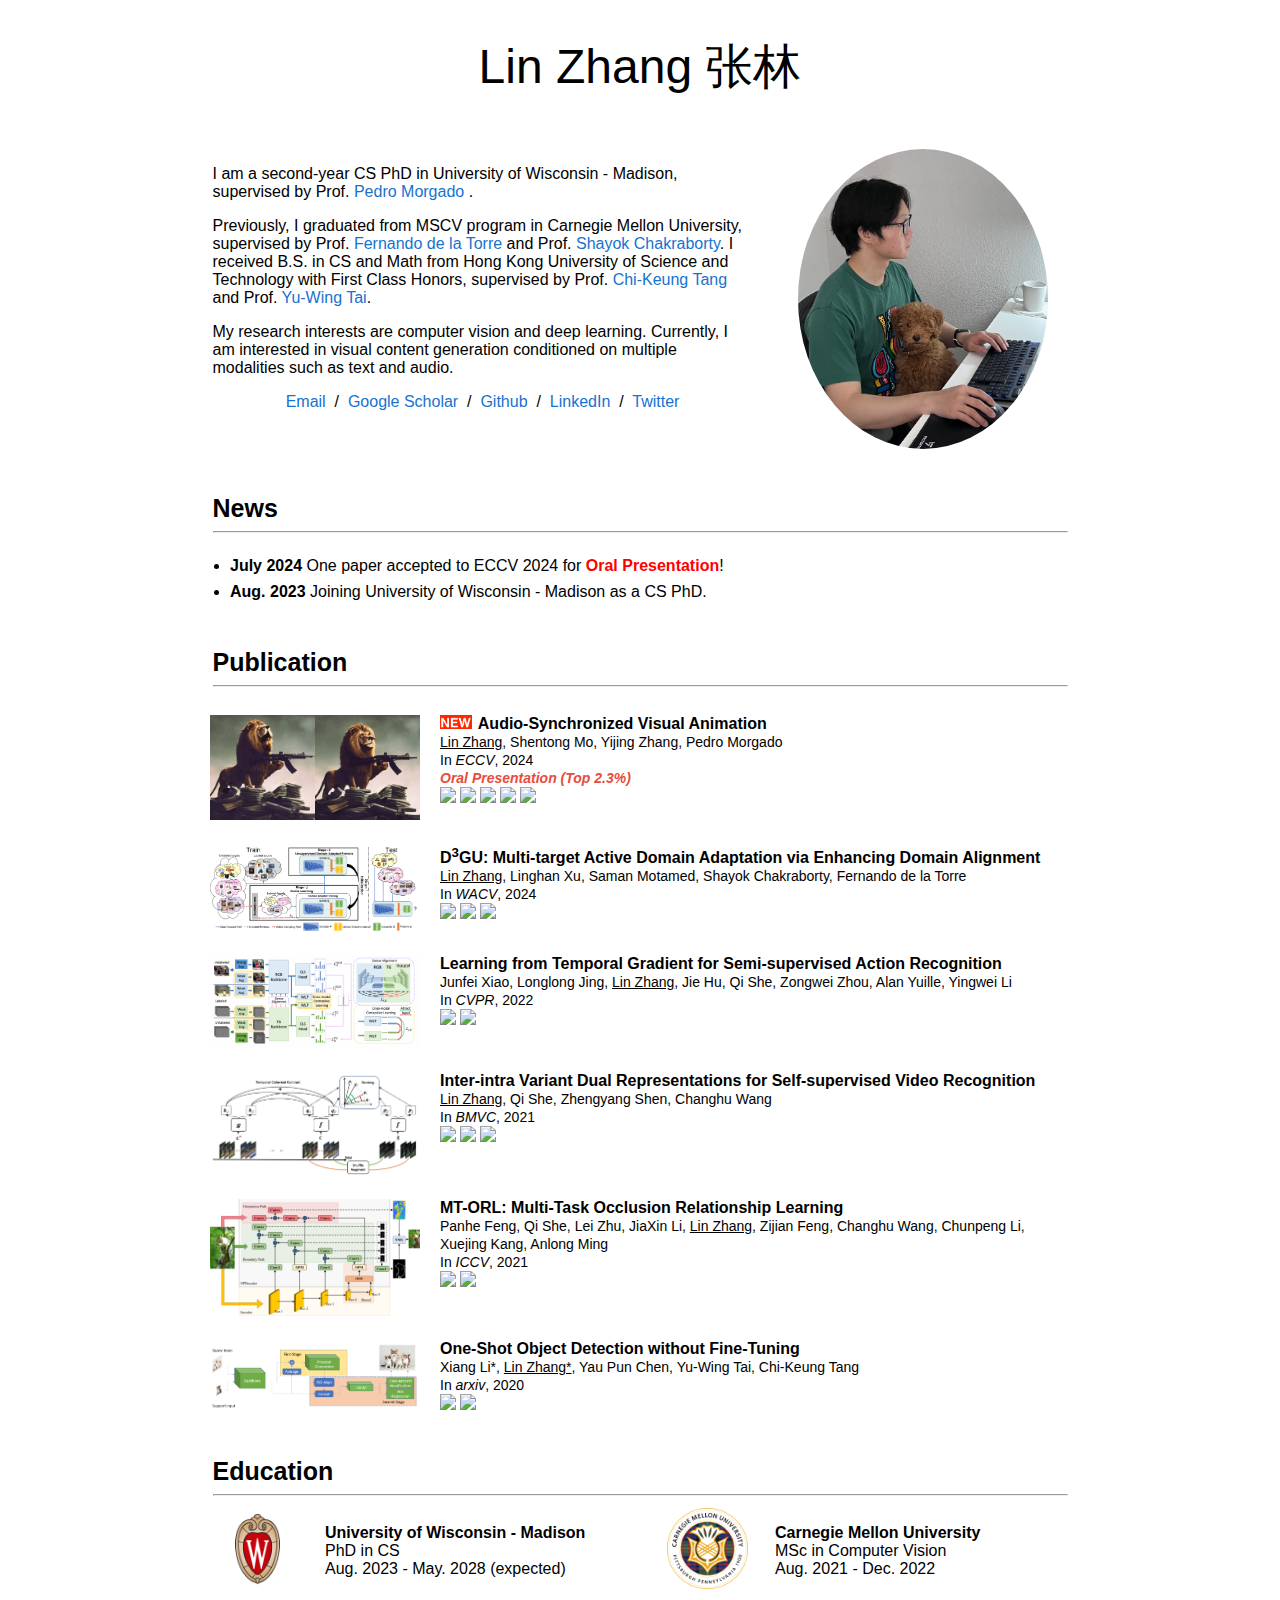
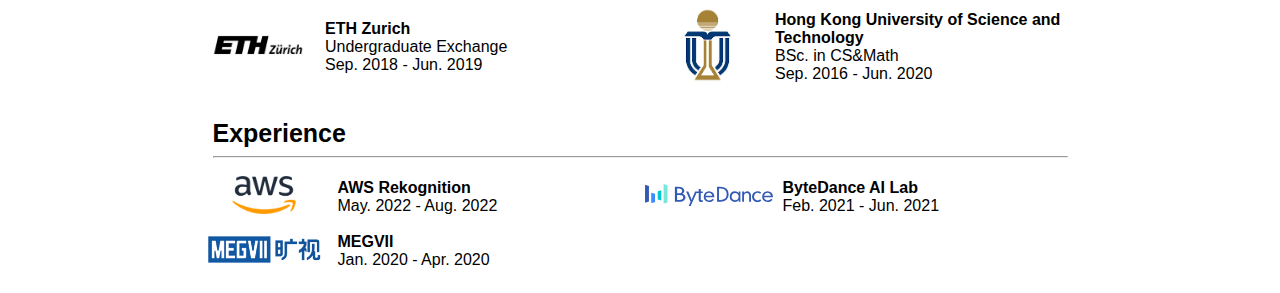
==== commit 5056f639: "update" ====
--- a/index.html
+++ b/index.html
@@ -154,7 +154,7 @@
 							<a href='https://arxiv.org/abs/2403.05659'><img src="https://img.shields.io/badge/arXiv-b31b1b.svg"></a>
 							<a href='https://github.com/lzhangbj/ASVA'><img src='https://img.shields.io/github/stars/lzhangbj/ASVA?style=social'></a>
 							<a href='https://huggingface.co/spaces/Linz99/ASVA'><img src='https://img.shields.io/badge/%F0%9F%A4%97%20HF%20Demo-4a4a4a'></a>
-							<a href='https://www.youtube.com/watch?v=Z8IW09yggRk'><img src='https://img.shields.io/badge/YouTube-cd201f?logo=youtube&logoColor=white"'></a>
+							<a href='https://www.youtube.com/watch?v=0quckDGL7hk'><img src='https://img.shields.io/badge/YouTube-cd201f?logo=youtube&logoColor=white"'></a>
 						</paperauthor>
 					</td>
 				</tr>
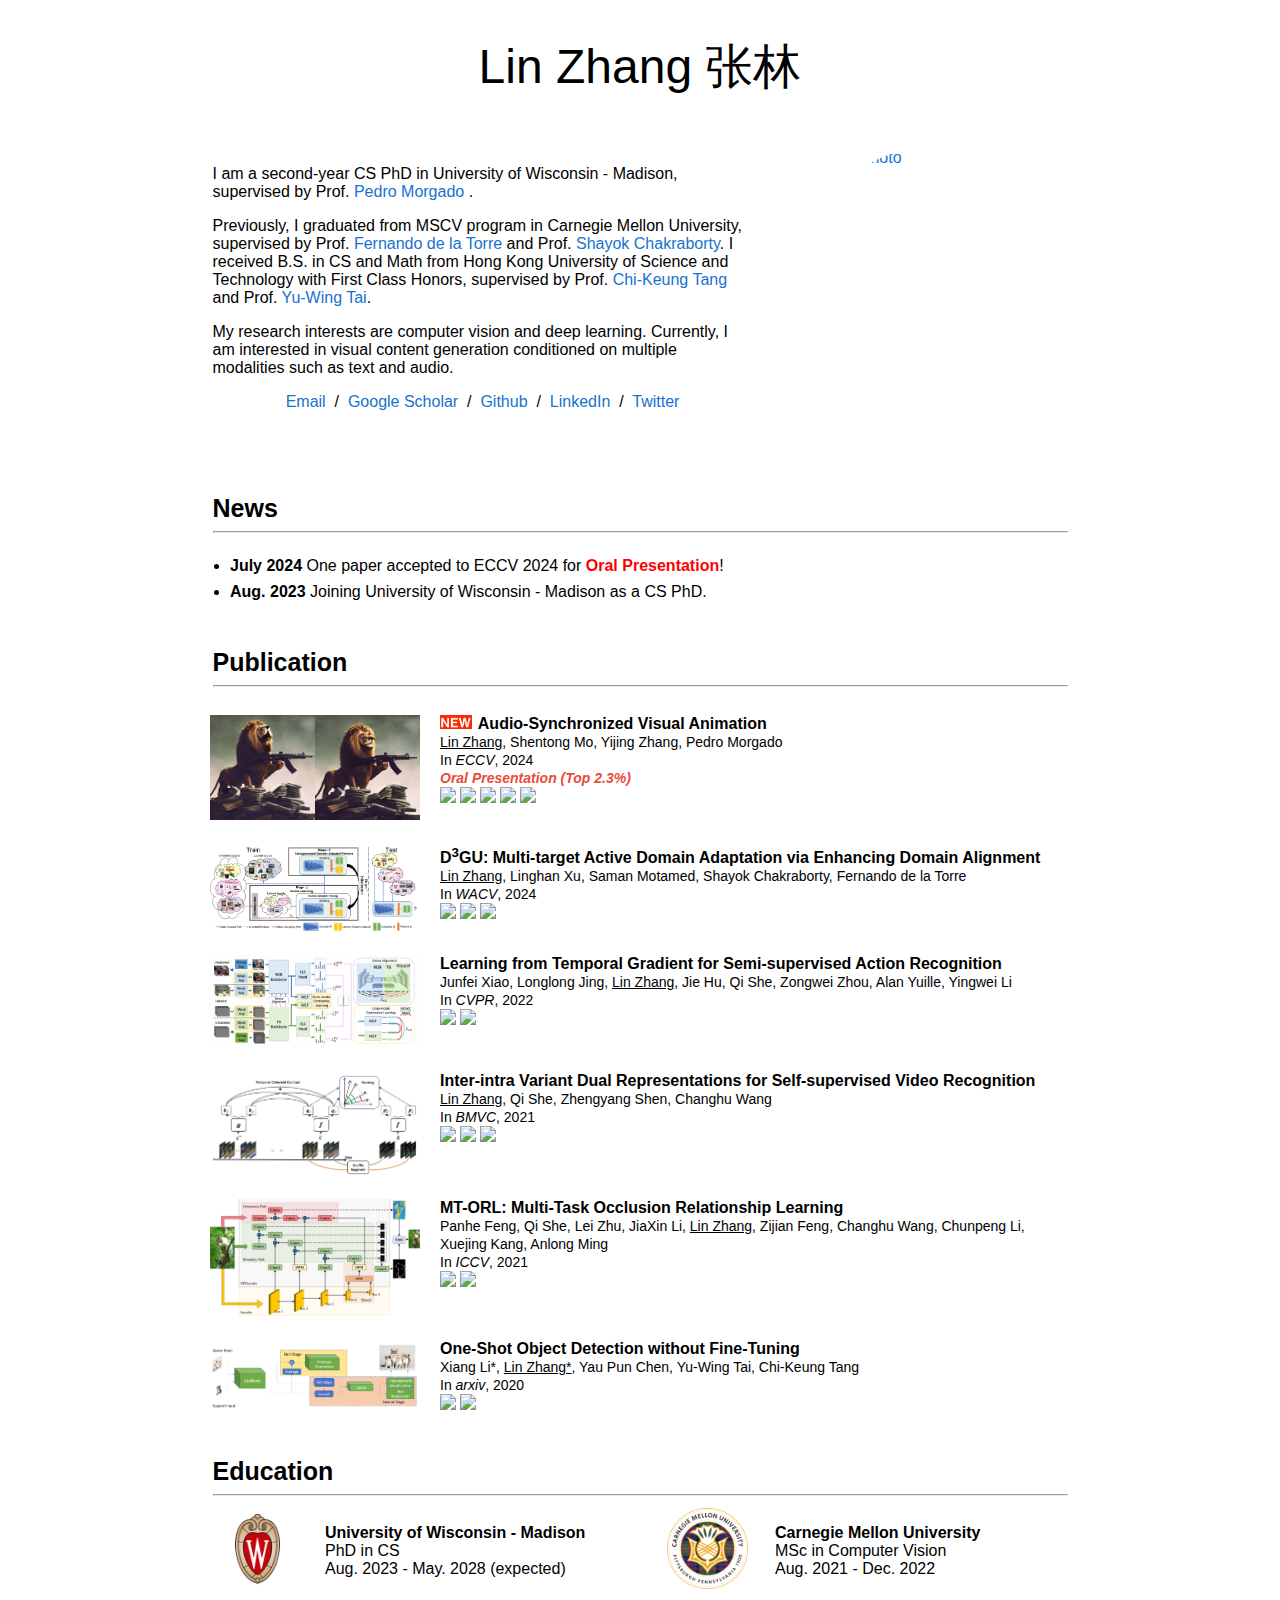
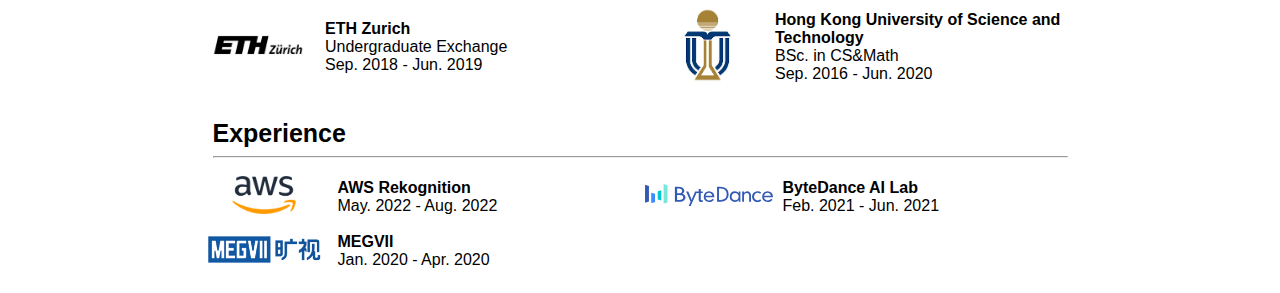
==== commit 3e35da9b: "update" ====
--- a/index.html
+++ b/index.html
@@ -77,8 +77,8 @@
 					</td>
 					<td style="padding:2.5%;width:35%;max-width:35%;vertical-align:top">
 						<div class="ellipse-container">
-							<a href="./images/avatar-2.png"><img style="width:100%;max-width:100%" alt="profile photo"
-							                                     src="./images/avatar-2.png" class="hoverZoomLink"></a>
+							<a href="./images/avatar-1.png"><img style="width:100%;max-width:100%" alt="profile photo"
+							                                     src="./images/avatar-1.png" class="hoverZoomLink"></a>
 						</div>
 					</td>
 				</tr>
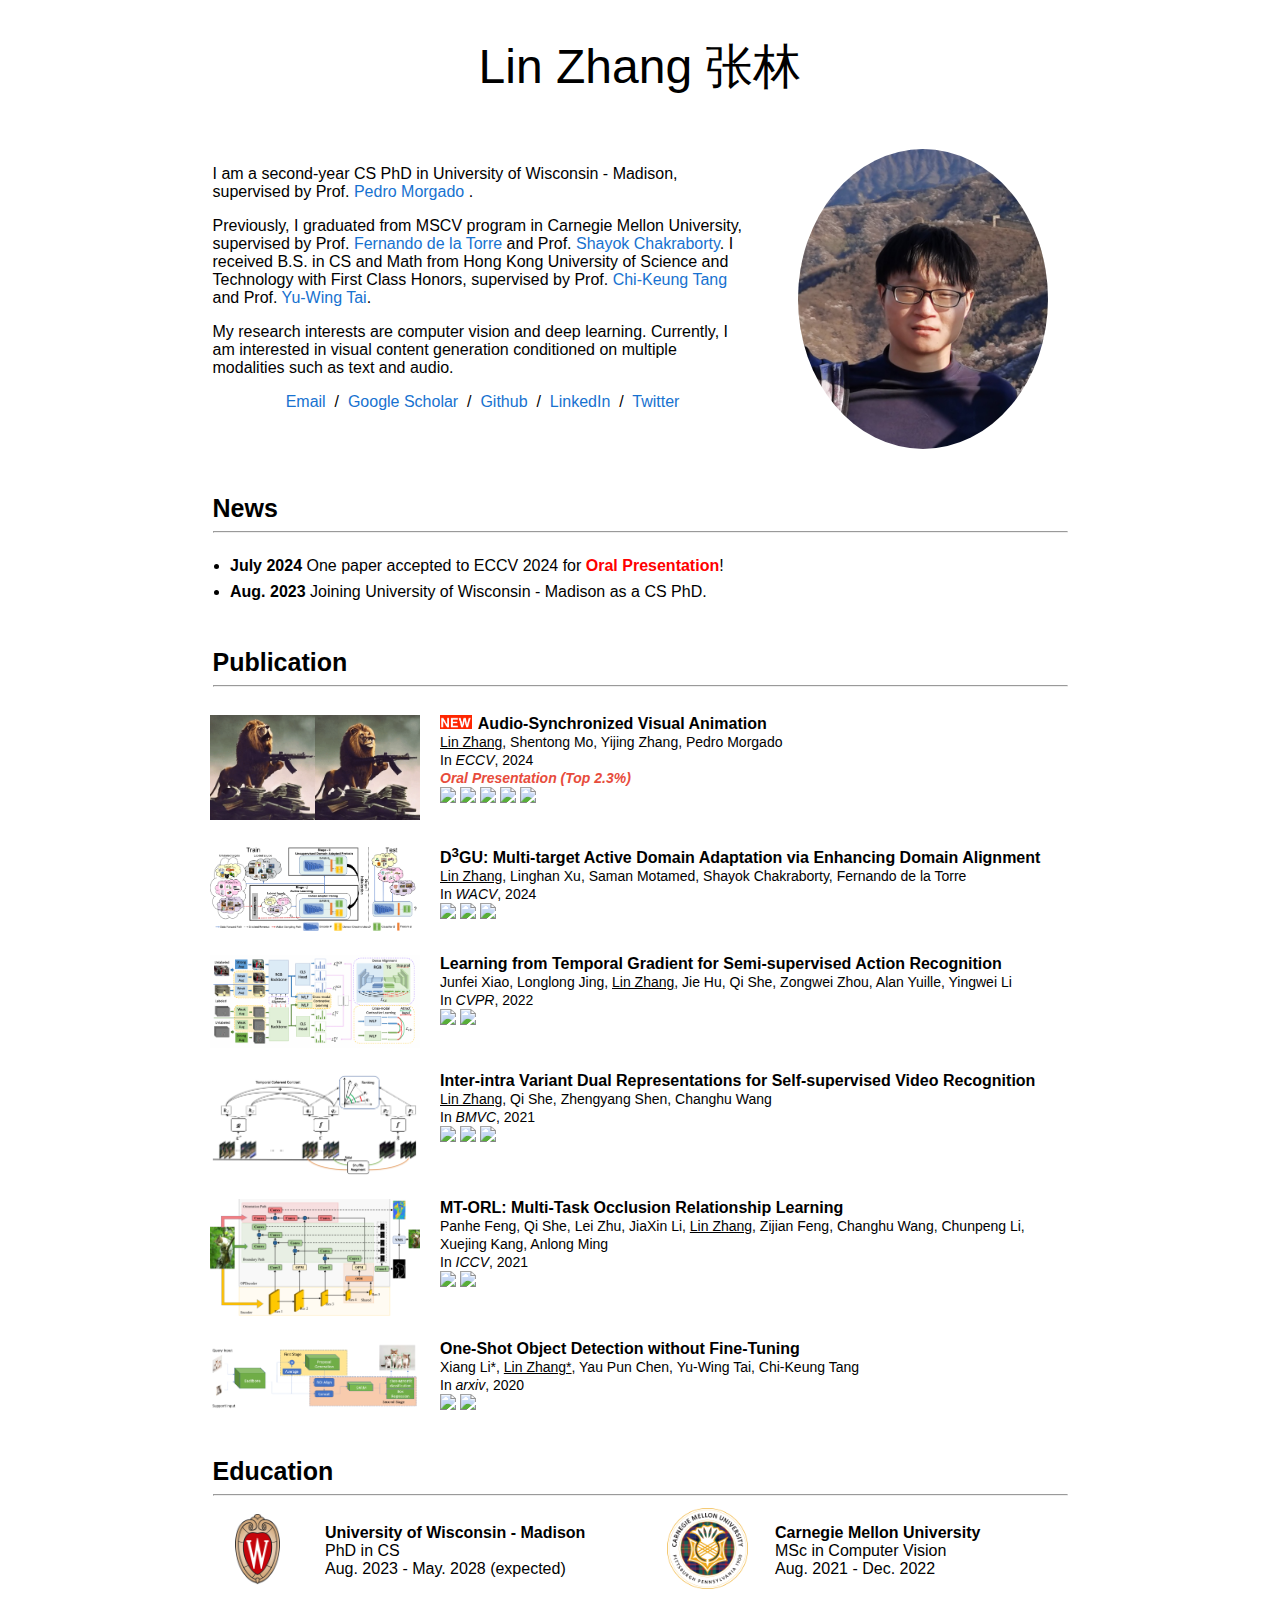
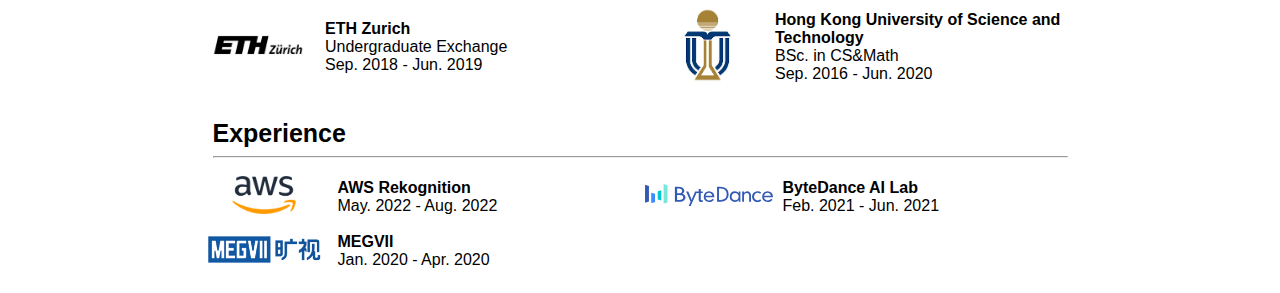
==== commit 29939bba: "update" ====
--- a/index.html
+++ b/index.html
@@ -77,8 +77,8 @@
 					</td>
 					<td style="padding:2.5%;width:35%;max-width:35%;vertical-align:top">
 						<div class="ellipse-container">
-							<a href="./images/avatar-1.png"><img style="width:100%;max-width:100%" alt="profile photo"
-							                                     src="./images/avatar-1.png" class="hoverZoomLink"></a>
+							<a href="./images/avatar-1.jpg"><img style="width:100%;max-width:100%" alt="profile photo"
+							                                     src="./images/avatar-1.jpg" class="hoverZoomLink"></a>
 						</div>
 					</td>
 				</tr>
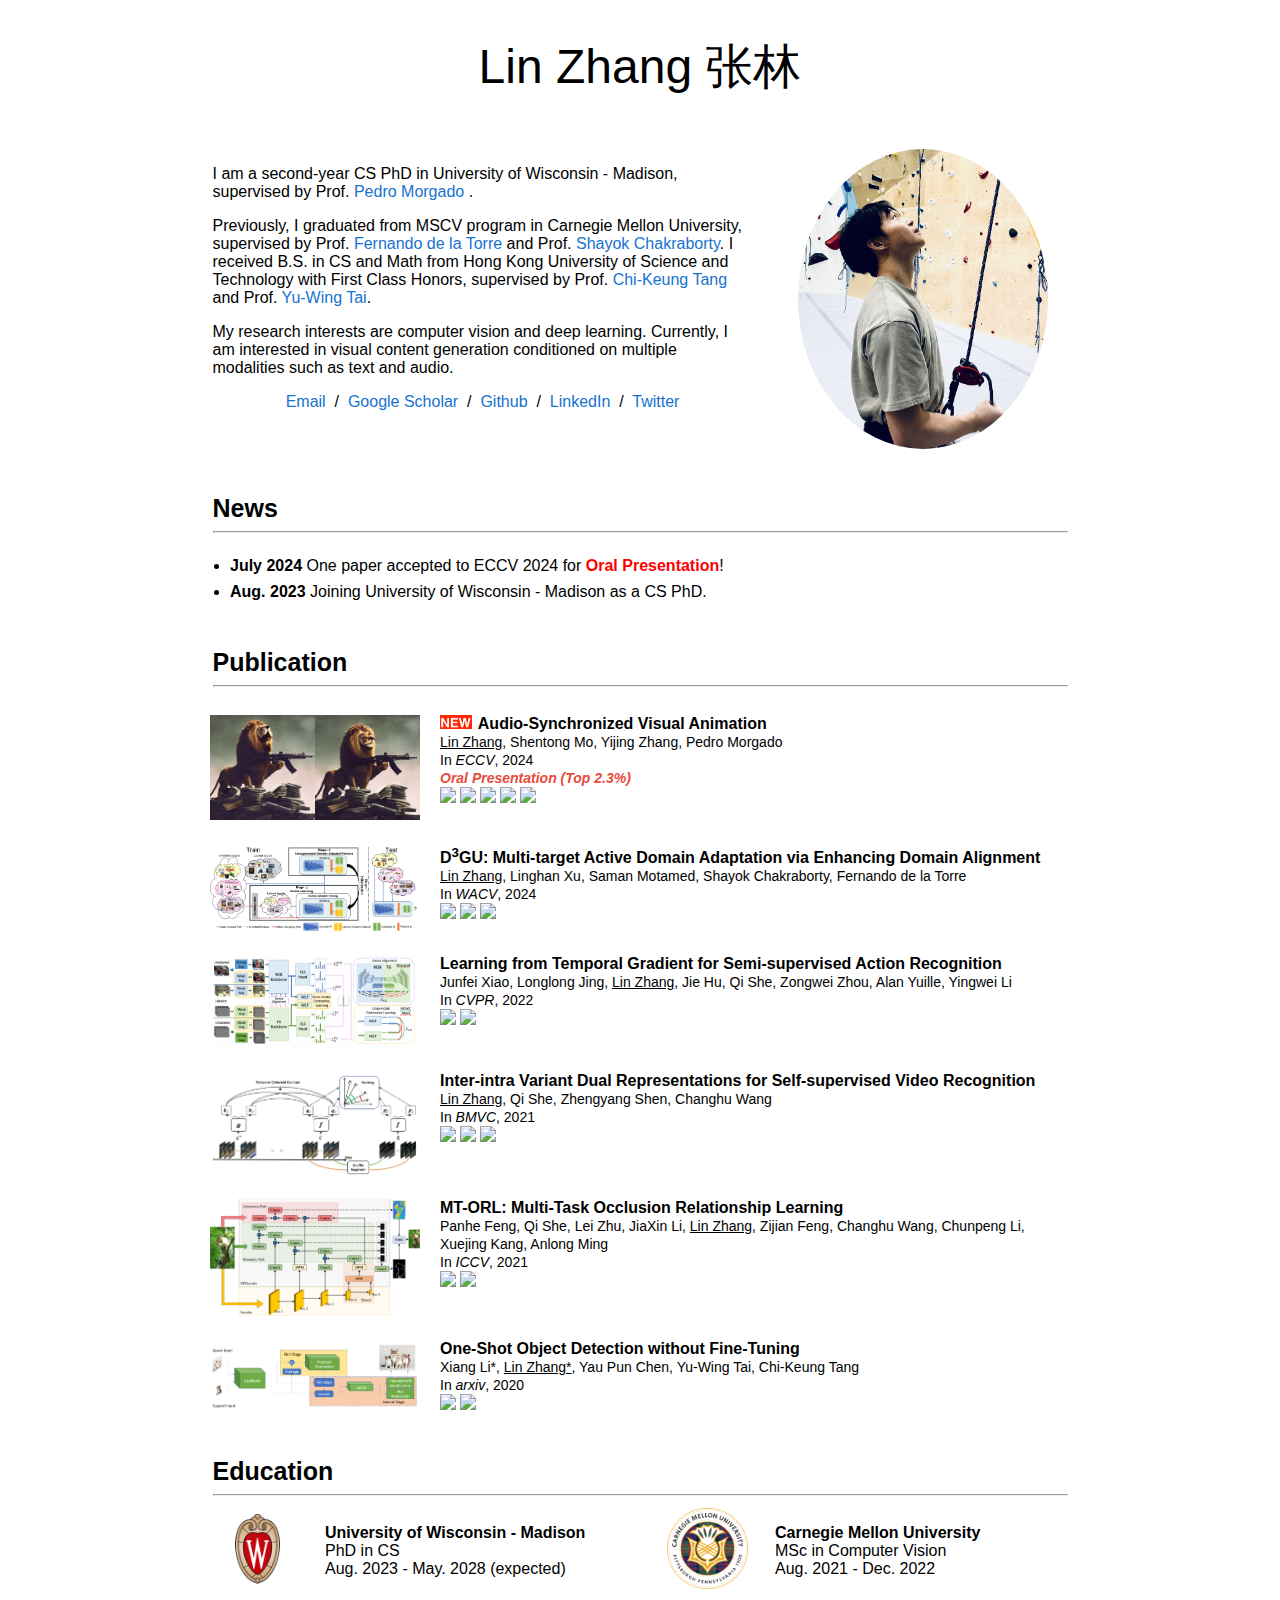
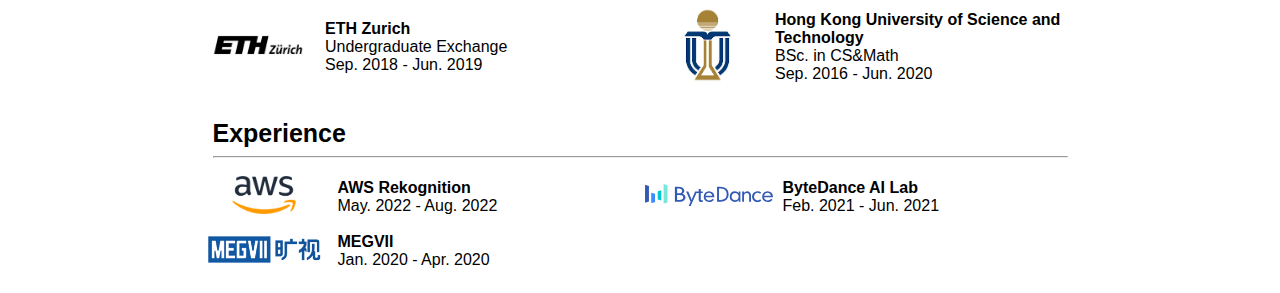
==== commit fd6cacfb: "update" ====
--- a/index.html
+++ b/index.html
@@ -10,7 +10,7 @@
 	<meta name="viewport" content="width=device-width, initial-scale=1">
 
 	<link rel="stylesheet" type="text/css" href="./stylesheet.css">
-	<link rel="icon" type="image/png" href="./images/avatar-1.jpg">
+	<link rel="icon" type="image/png" href="./images/avatar-3.jpg">
 
 	<!-- Google tag (gtag.js) -->
 	<script async src="https://www.googletagmanager.com/gtag/js?id=G-VHMKZG3G6Y"></script>
@@ -77,8 +77,8 @@
 					</td>
 					<td style="padding:2.5%;width:35%;max-width:35%;vertical-align:top">
 						<div class="ellipse-container">
-							<a href="./images/avatar-1.jpg"><img style="width:100%;max-width:100%" alt="profile photo"
-							                                     src="./images/avatar-1.jpg" class="hoverZoomLink"></a>
+							<a href="./images/avatar-3.jpg"><img style="width:100%;max-width:100%" alt="profile photo"
+							                                     src="./images/avatar-3.jpg" class="hoverZoomLink"></a>
 						</div>
 					</td>
 				</tr>
